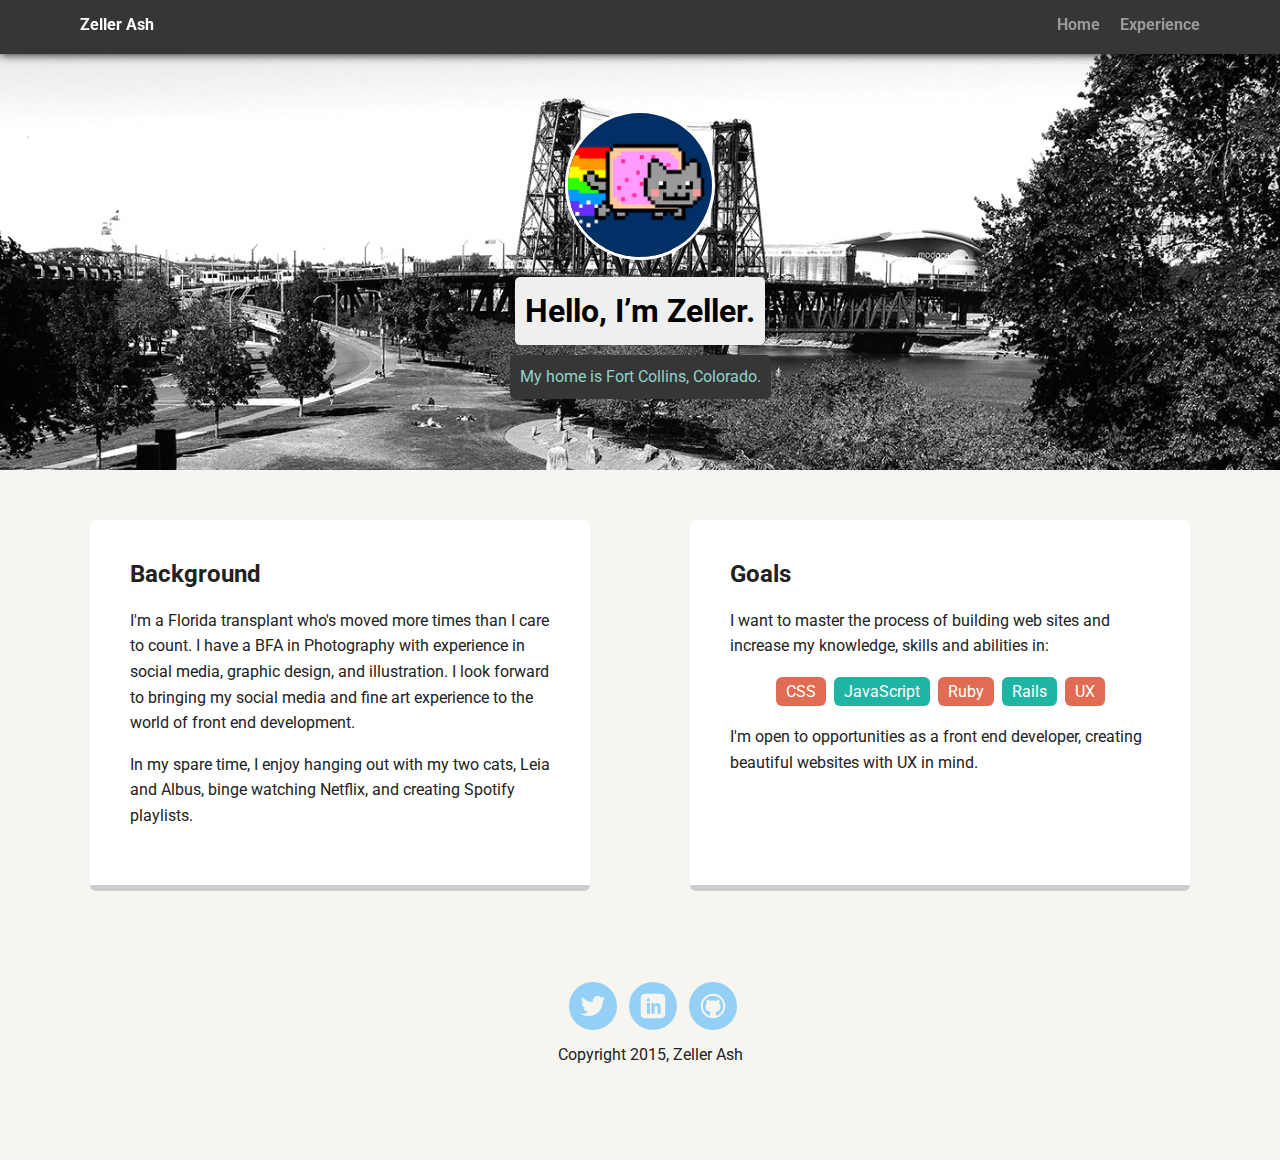
==== index.html @ 4864d4fd "Treehouse Techdegree Project 1" ====
<!doctype html>
<html lang="en">
<head>
  <meta charset="utf-8">
  <title>Zeller Ash's Profile</title>
  <meta name="viewport" content="width=device-width, initial-scale=1.0">
  <link rel="stylesheet" href="styles.css">
  <link href="https://fonts.googleapis.com/css?family=Muli%7CRoboto:400,300,500,700,900" rel="stylesheet"></head>
  <body>

    <div class="main-nav">
        <ul class="nav">
          <li class="name">Zeller Ash</li>
          <li><a href="#">Home</a></li>
          <li><a href="#">Experience</a></li>
        </ul>
    </div>

    <header>
      <img src="images/me.png" alt="Drawing of Jane Smith" class="profile-image">
      <h1 class="tag name">Hello, I’m Zeller.</h1>
      <p class="tag location">My home is Fort Collins, Colorado.</p>
    </header>

    <main class="flex">
      <div class="card">
        <h2>Background</h2>
        <p>I'm a Florida transplant who's moved more times than I care to count. I have a BFA in Photography with experience in social media, graphic design, and illustration. I look forward to bringing my social media and fine art experience to the world of front end development. </p>
        <p>In my spare time, I enjoy hanging out with my two cats, Leia and Albus, binge watching Netflix, and creating Spotify playlists.</p>
      </div>

      <div class="card">
        <h2>Goals</h2>
        <p>I want to master the process of building web sites and increase my knowledge, skills and abilities in:</p>
        <ul class="skills">
          <li>CSS</li>
          <li>JavaScript</li>
          <li>Ruby</li>
          <li>Rails</li>
          <li>UX</li>

        </ul>
        <p>I'm open to opportunities as a front end developer, creating beautiful websites with UX in mind.</p>
      </div>

    </main>
    <footer>
      <ul>
        <li><a href="http://www.twitter.com/zellerpress" class="social twitter">Twitter</a></li>
        <li><a href="http://www.linkedin.com/in/zellerash" class="social linkedin">LinkedIn</a></li>
        <li><a href="http://www.github.com/zellerpress" class="social github">Github</a></li>
      </ul>
      <p class="copyright">Copyright 2015, Zeller Ash</p>
    </footer>
  </body>
  </html>
---- styles.css ----
/* Global Layout Set-up */
* {
  box-sizing: border-box;
}

body {
  margin: 0;
  padding: 0;
  text-align: center;
  font-family: 'Roboto', sans-serif;
  color: #222;
  background: #f7f5f0;
}
/* Link Styles */

a {
  text-decoration: none;
  color: #999;
}
a:hover {
  color: #90D4CC;
}

/* Section Styles */

.main-nav {
  width: 100%;
  background: #363636;
  box-shadow: 0px 0px 10px 0px #000000;
  min-height: 30px;
  padding: 10px;
  position: fixed;
  text-align: center;
}
.nav {
  display: flex;
  justify-content: space-around;
  font-weight: 700;
  list-style-type: none;
  margin: 0 auto;
  padding: 0;
}

.nav .name {
    display: block;
    margin-right: auto;
    color: white;
}
.nav li {
  padding: 5px 10px 10px 10px;
}
.nav a {
  transition: all .5s;
}
.nav a:hover {
  color: #90D4CC;
}

header {
  text-align: center;
  background: url('images/portland.jpg') no-repeat top center ;
  background-size: cover;
  overflow: hidden;
  padding-top: 60px;
}
header {
  line-height: 1.5;
}
header .profile-image {
  margin-top: 50px;
  width: 150px;
  height: 150px;
  border-radius: 50%;
  border: 3px solid white;
  transition: all .5s;
}
header .profile-image:hover {
  transform: scale(1.2) rotate(5deg);
}
.tag {
  background-color: #efefef;
  color: black;
  padding: 10px;
  border-radius: 5px;
  display: table;
  margin: 10px auto;
}
.location {
  background-color: #363636;
  color: #90D4CC;
}
.card {
  margin: 30px;
  padding: 20px 40px 40px;
  max-width: 500px;
  text-align: left;
  background: #fff;
  border-bottom: 6px solid #ccc;
  border-radius: 6px;
  transition: all .5s;
}
.card:hover {
  border-color: #90D4CC;
}

ul.skills {
  padding: 0;
  text-align: center;
}

.skills li {
  border-radius: 6px;
  display: inline-block;
  background: #1FB5A4;
  color: white;
  padding: 5px 10px;
  margin: 2px;
}

.skills li:nth-child(odd) {
  background: #E06D53;
}

footer {
  width: 100%;
  min-height: 30px;
  padding: 20px 0 40px 20px;
}

footer .copyright {
  top: -8px;
  font-size: .75em;
}

footer ul {
  list-style-type: none;
  margin: 0;
  padding: 0;
}

footer ul li {
  display: inline-block;
}

a.social {
  display: inline-block;
  text-indent: -9999px;
  margin-left: 5px;
  width: 50px;
  height: 50px;
  background-size: 50px 50px;
  opacity: .4;
  transition: all .5s;
}
a.twitter {
  background-image: url(images/twitter.svg);
}
a.linkedin {
  background-image: url(images/linkedin.svg);
}
a.github {
  background-image: url(images/github.svg);
}
a.social:hover {
  opacity: 1;
}
.clearfix {
  clear: both;
}

/* Styles for larger screens */
@media screen and (min-width: 720px) {

  .flex {
      display: -ms-flexbox;      /* TWEENER - IE 10 */
      display: flex;
      max-width: 1200px;
      -ms-flex-pack: distribute;
      justify-content: space-around;
      margin: 0 auto;
  }

  header {
    min-height: 470px;
  }

  .nav {
    max-width: 1200px;
    padding: 0 30px;
  }


  main {
    padding-top: 20px;
  }

  main p {
    line-height: 1.6em;
  }

  footer {
    font-size: 1.3em;
    max-width: 1200px;
    margin: 40px auto;
  }

}
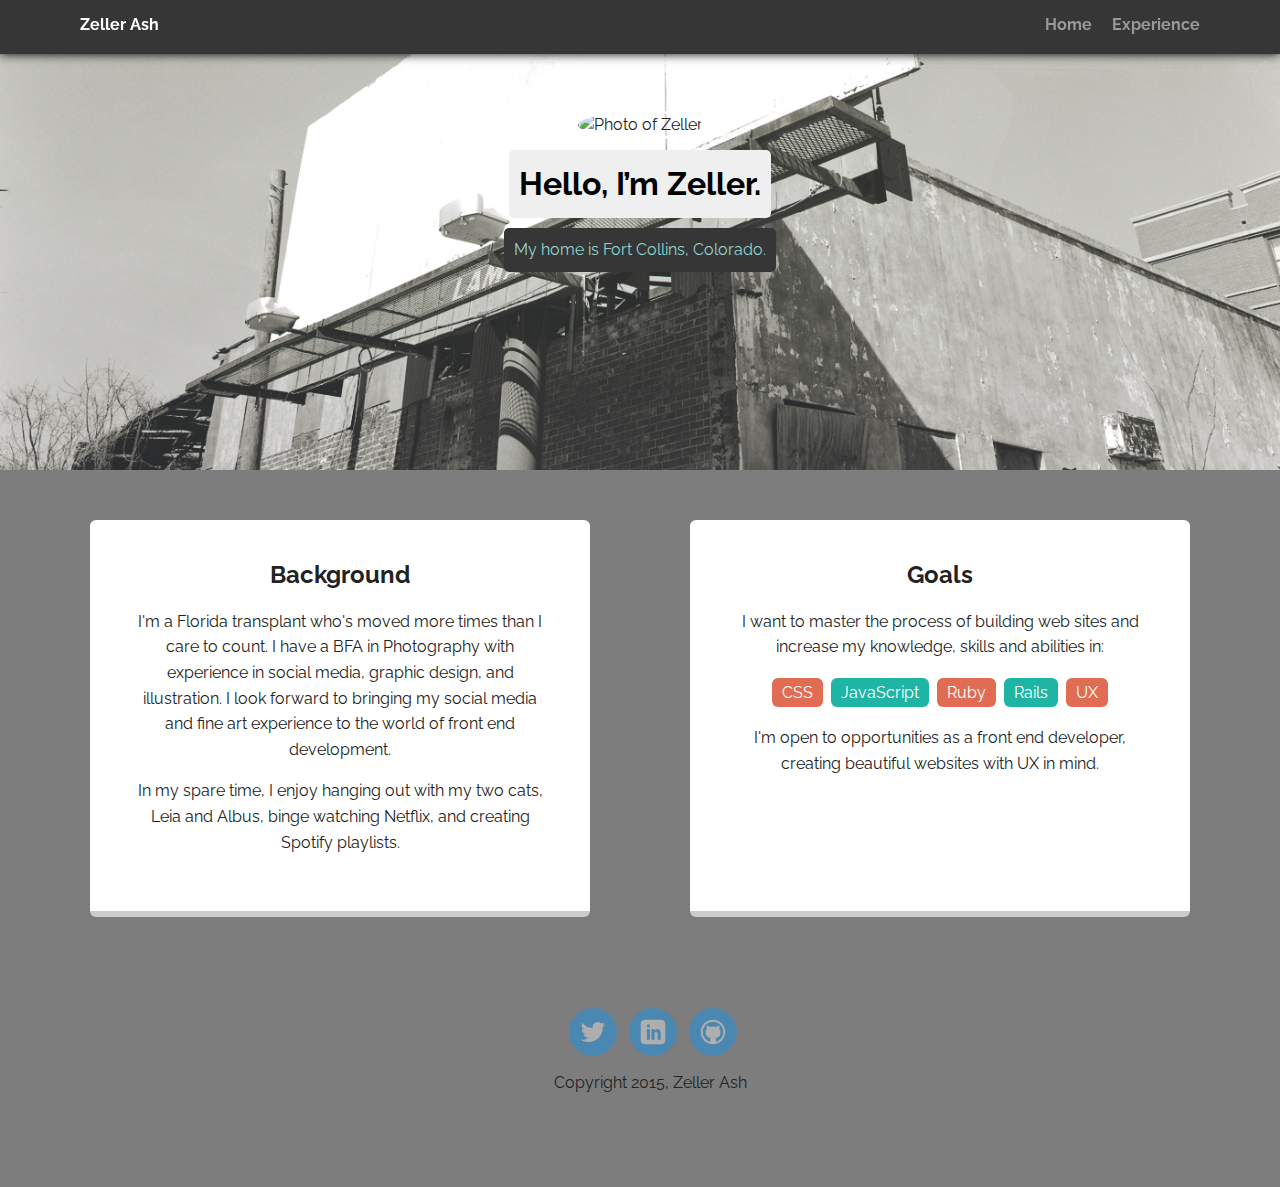
==== commit e7a302b2: "updated and added content" ====
--- a/index.html
+++ b/index.html
@@ -5,19 +5,19 @@
   <title>Zeller Ash's Profile</title>
   <meta name="viewport" content="width=device-width, initial-scale=1.0">
   <link rel="stylesheet" href="styles.css">
-  <link href="https://fonts.googleapis.com/css?family=Muli%7CRoboto:400,300,500,700,900" rel="stylesheet"></head>
+  <link href='https://fonts.googleapis.com/css?family=Raleway' rel='stylesheet' type='text/css'></head>
   <body>
 
     <div class="main-nav">
         <ul class="nav">
           <li class="name">Zeller Ash</li>
-          <li><a href="#">Home</a></li>
-          <li><a href="#">Experience</a></li>
+          <li><a href="index.html">Home</a></li>
+          <li><a href="exp.html">Experience</a></li>
         </ul>
     </div>
 
     <header>
-      <img src="images/me.png" alt="Drawing of Jane Smith" class="profile-image">
+      <img src="images/me.jpg" alt="Photo of Zeller" class="profile-image">
       <h1 class="tag name">Hello, I’m Zeller.</h1>
       <p class="tag location">My home is Fort Collins, Colorado.</p>
     </header>
--- a/styles.css
+++ b/styles.css
@@ -7,9 +7,9 @@
   margin: 0;
   padding: 0;
   text-align: center;
-  font-family: 'Roboto', sans-serif;
+  font-family: 'Raleway', sans-serif;
   color: #222;
-  background: #f7f5f0;
+  background: #7D7D7D;
 }
 /* Link Styles */
 
@@ -45,6 +45,7 @@
     display: block;
     margin-right: auto;
     color: white;
+
 }
 .nav li {
   padding: 5px 10px 10px 10px;
@@ -58,7 +59,7 @@
 
 header {
   text-align: center;
-  background: url('images/portland.jpg') no-repeat top center ;
+  background: url('images/savannah.jpg') no-repeat top center ;
   background-size: cover;
   overflow: hidden;
   padding-top: 60px;
@@ -93,11 +94,18 @@
   margin: 30px;
   padding: 20px 40px 40px;
   max-width: 500px;
-  text-align: left;
+  text-align: center;
   background: #fff;
   border-bottom: 6px solid #ccc;
   border-radius: 6px;
   transition: all .5s;
+
+}
+ul.card-exp {
+list-style-type: none;
+padding: 0;
+margin: 0;
+
 }
 .card:hover {
   border-color: #90D4CC;
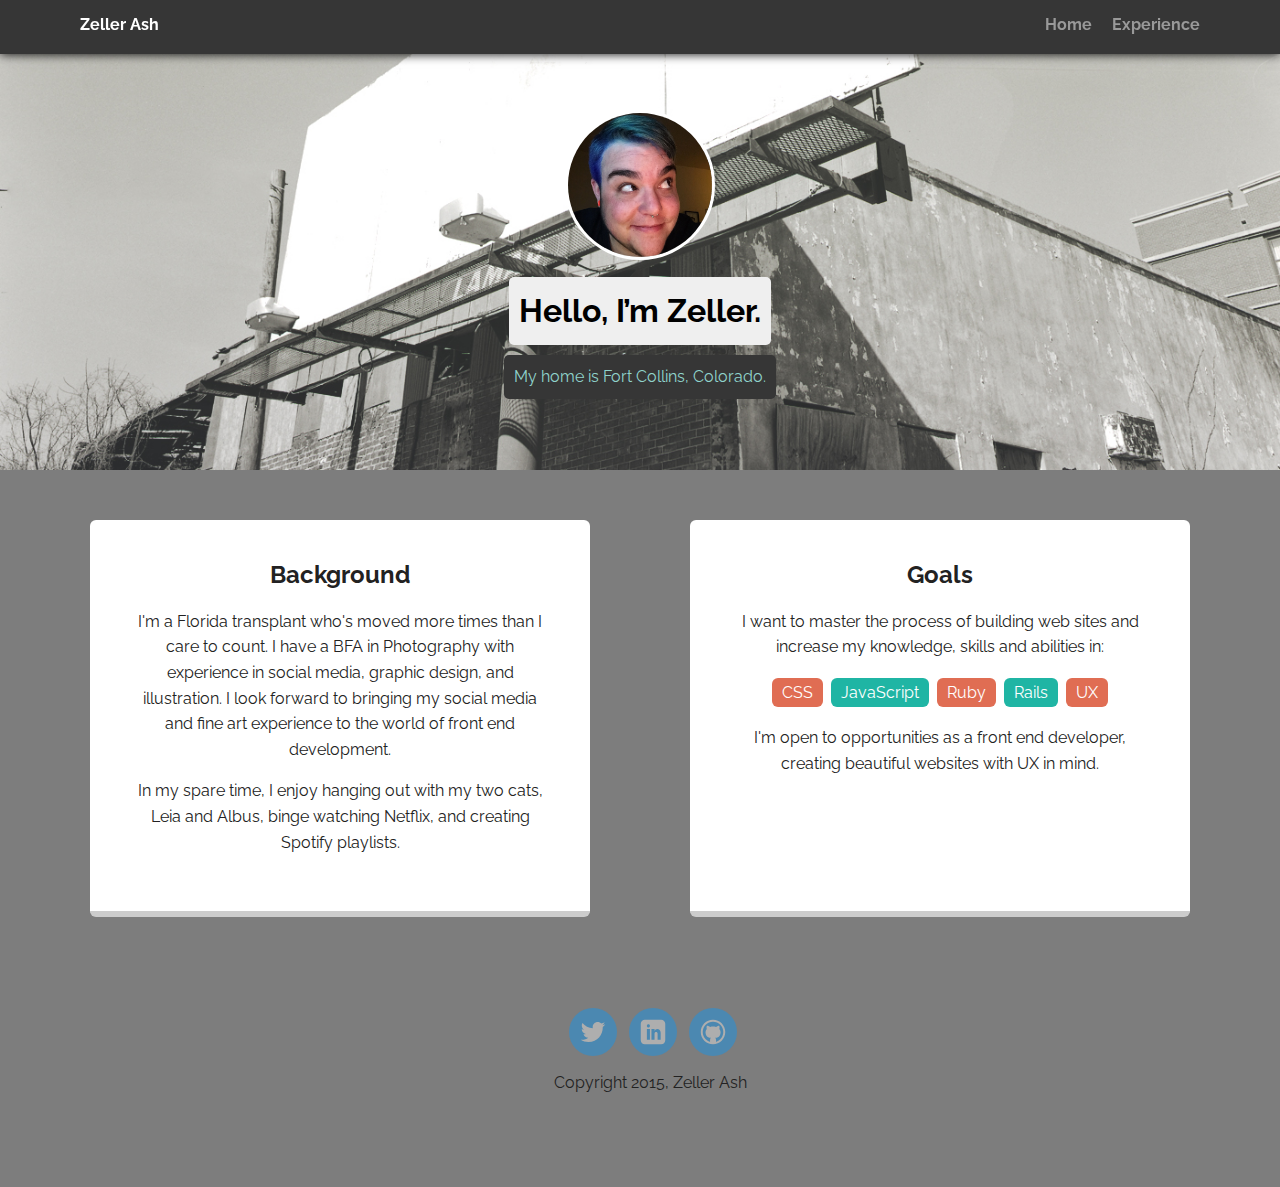
==== commit 742e81e5: "updated profile pic links" ====
--- a/index.html
+++ b/index.html
@@ -17,7 +17,7 @@
     </div>
 
     <header>
-      <img src="images/me.jpg" alt="Photo of Zeller" class="profile-image">
+      <img src="images/me.JPG" alt="Photo of Zeller" class="profile-image">
       <h1 class="tag name">Hello, I’m Zeller.</h1>
       <p class="tag location">My home is Fort Collins, Colorado.</p>
     </header>
